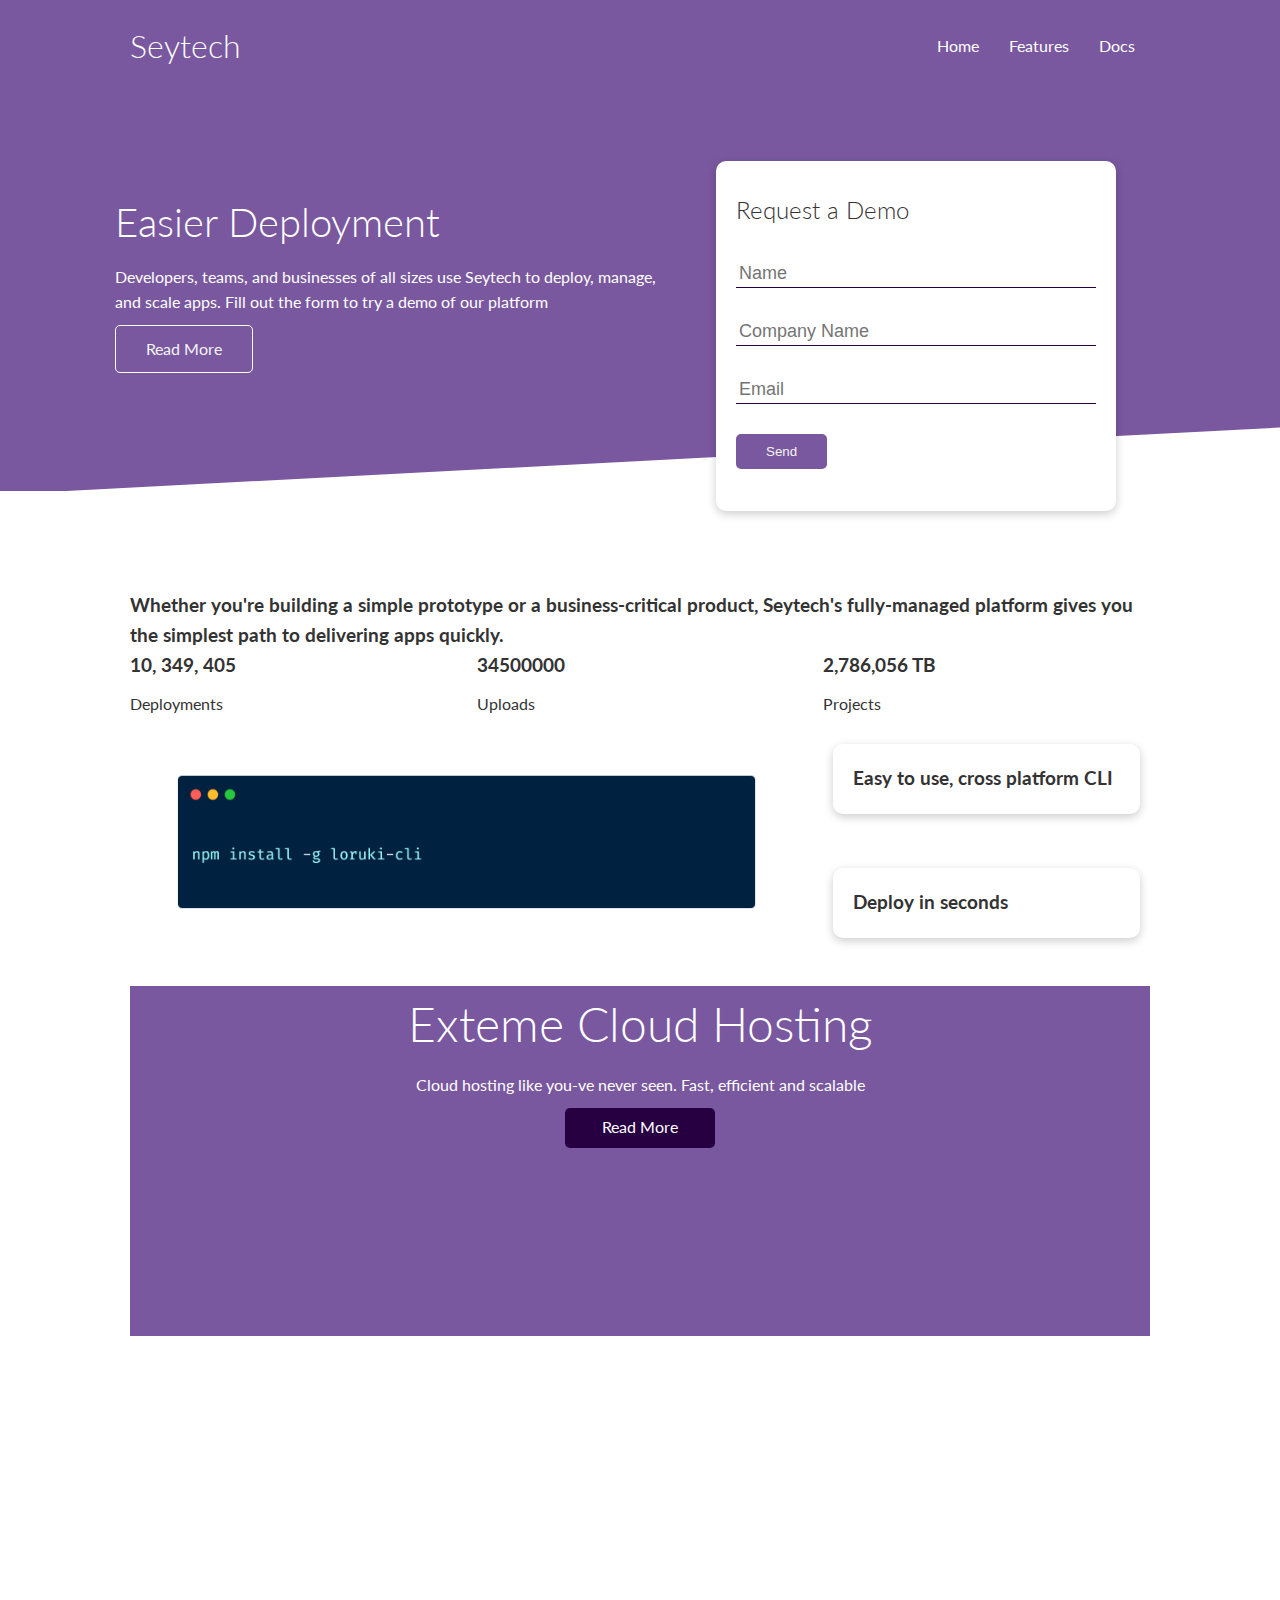
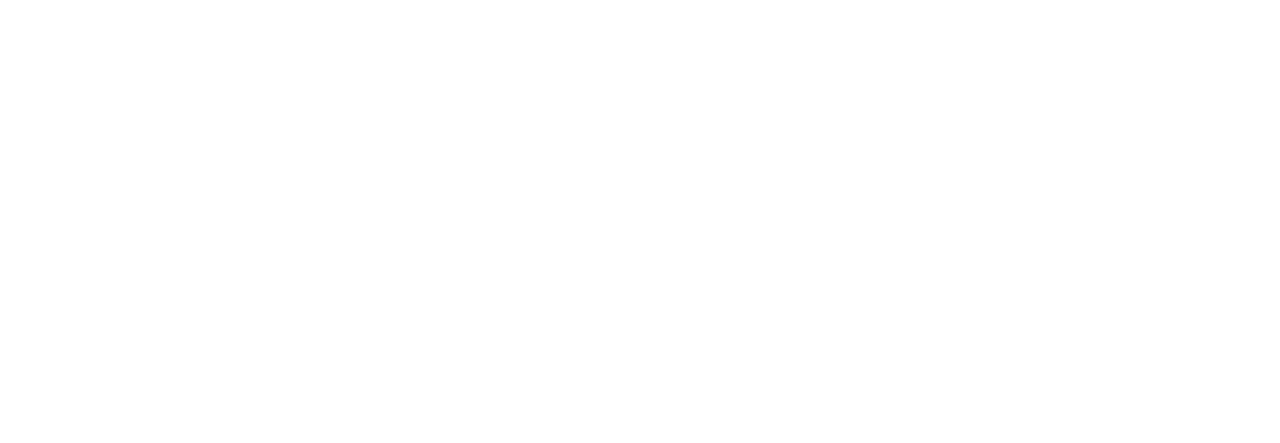
==== index.html @ d216af68 "flex and grid project" ====
<!DOCTYPE html>
<html lang="en">
<head>
    <meta charset="UTF-8">
    <meta http-equiv="X-UA-Compatible" content="IE=edge">
    <meta name="viewport" content="width=device-width, initial-scale=1.0">
    <link rel="stylesheet" href="https://cdnjs.cloudflare.com/ajax/libs/font-awesome/6.4.0/css/all.min.css" integrity="sha512-iecdLmaskl7CVkqkXNQ/ZH/XLlvWZOJyj7Yy7tcenmpD1ypASozpmT/E0iPtmFIB46ZmdtAc9eNBvH0H/ZpiBw==" crossorigin="anonymous" referrerpolicy="no-referrer" />
    <link rel="stylesheet" href="style.css">
    <title>Document</title>
</head>
<body>
    <!--     navbar -->
  <section class="navbar">
    <div class="container flex">
      <h1 class="logo">Seytech</h1>
      <nav>
        <ul>
          <li><a href="#">Home</a></li>
          <li><a href="features.html" target="_blank">Features</a></li>
          <li><a href="docs.html" target="_blank">Docs</a></li>
        </ul>
      </nav>
    </div>
  </section>

  <!--   Showcase -->
  <section class="showcase">
    <div class="container grid">
      <div class="showcase-text">
        <h1>Easier Deployment</h1>
        <p>
          Developers, teams, and businesses of all sizes use Seytech to deploy, manage, and scale apps. Fill out the form to try a demo of our platform
        </p>
        <a href="features.html" target="_blank" class="btn btn-outline">Read More</a>
      </div>
      <div class="showcase-form card">
        <h2>Request a Demo</h2>
        <form>
          <div class="form-control">
            <input type="text" placeholder="Name" required>
          </div>
          <div class="form-control">
            <input type="text" placeholder="Company Name" required>
          </div>
          <div class="form-control">
            <input type="email" placeholder="Email" required>
          </div>
          <input type="submit" value="Send" class="btn btn-primary">
        </form>
      </div>
    </div>
  </section>
  
<!--   Stats -->
  <section class="stats">
    <div class="container">
      <h3 class="stats-heading text-center">Whether you're building a simple prototype or a business-critical product, Seytech's fully-managed platform gives you the simplest path to delivering apps quickly.       </h3>
      <div class="grid grid-3 text-center my-4">
        <div>
          <i class="fa-solid fa-server fa-2xl"></i>
          <h3>10, 349, 405</h3>
          <p class="text-secondary">Deployments</p>
        </div>
        <div>
          <i class="fa-solid fa-upload fa-2xl"></i>
          <h3>34500000</h3>
          <p class="text-secondary">Uploads</p>
        </div>
        <div>
          <i class="fa-solid fa-project-diagram fa-2xl"></i>
          <h3>2,786,056 TB</h3>
          <p class="text-secondary">Projects</p>
        </div>
      </div>
    </div>
  </section>
  <!-- CLI Command Line Interface -->
  <section class="cli">
    <div class="container grid">
        <img src="images/cli.png" alt="cli image">
        <div class="card">
            <h3>Easy to use, cross platform CLI</h3>
        </div>
        <div class="card">
            <h3>Deploy in seconds</h3>
        </div>
    </div>
  </section>
  <!-- Cloud section -->
  <section class="cloud mt-20">
    <div class="container">
        <div class="description">
            <h1 class="lg-text">Exteme Cloud Hosting</h1>
            <p>Cloud hosting like you-ve never seen. Fast, efficient and scalable</p>
            <a href="features.html" class="btn-dark">Read More</a>
        </div>
        <img src="images/cloud.png" alt="cloud image">
    </div>
  </section>
</body>
</html>
---- style.css ----
@import url("https://fonts.googleapis.com/css2?family=Lato:wght@300&display=swap");

:root {
  --primary-color: #79589f;
  --secondary-color: #6e5baa;
  --dark-color: #260040;
  --light-color: #f4f4f4;
  --shadow: 0 3px 10px rgba(0, 0, 0, 0.2);
  --text-color: #333;
  --success-color: #5cb85c;
  --error-color: #d9534f;
}

* {
  box-sizing: border-box;
  padding: 0;
  margin: 0;
}  

  body {
    font-family: "Lato", sans-serif;
    color: var(--text-color);
    line-height: 1.6;
}

ul {
  list-style-type: none;
}

a{
  text-decoration: none;
  color: var(--text-color);
}
h1, h2 {
  font-weight: 300;
  margin: 10px 0;
}

p {
  margin: 10px 0;
}

img {
  width: 100%;
}

/* navbar */

.navbar {
  background-color: var(--primary-color);
  color: #fff;
  padding: 10px;
}

.navbar a {
  color: #fff;
  padding: 10px;
  margin: 0 5px;
}

.navbar a:hover {
  border-bottom: 2px solid #fff;
}

.navbar .flex {
  justify-content: space-between;
}

.navbar ul {
  display: flex;
}

/* showcase */

.showcase {
  height: 400px;
  background-color: var(--primary-color);
  color: #fff;
  position: relative;
  transition: transform;
}

.showcase h1 {
  font-size: 40px;
}

.showcase .grid {
  grid-template-columns: 55% 45%;
  gap: 30px;
  overflow: visible;
}

.showcase-text {
/*   animation: slideInFromLeft 1s ease-in;  */
} /* easy-in - starts slowly and then speed up; easy-out - starts fast and then slows down*/

.showcase-form {
/*   animation: slideInFromRight 1s ease-in;  */
  position: relative; 
  top: 60px;
  height: 350px;
  width: 400px;
  padding: 40px; 
}

.showcase-form input[type="text"], 
.showcase-form input[type="email"] {
  border: 0;
  border-bottom: 1px solid var(--dark-color);
  width: 100%;
  font-size: 18px;
  padding: 3px;
}

.form-control {
  margin: 30px 0;
}

.showcase::before {
  content: "";
  height: 100px;
  position: absolute;
  bottom: -70px;
  right: 0;
  left: 0;
  background-color: #fff;
  transform: skewY(-3deg);
}

/* Stats */

.stats {
  padding-top: 100px;
}

/* CLI */
.cli .grid {
    grid-template-columns: repeat(3, 1fr);
    grid-template-rows: repeat(2, 1fr);
}

.cli .grid > *:first-child {
    grid-column: 1 / span 2;
    grid-row: 1 / 3;
}

/* cloud */

.lg-text {
    font-size: 3rem;
}

.cloud .description {
  text-align: center;
  height: 350px;
  background-color: var(--primary-color);
  color: #fff;
}

.mt-20 {
    margin-top: 20px;
}

 .btn-dark {
    width: 150px;
    height: 40px;
    display: inline-block;
    background-color: var(--dark-color);
    border-radius: 5px;
    color: #fff;
    padding: 6px;
 }
 
/* utilities(class name that we use a couple times) */

.container {
  max-width: 1100px;
  margin: auto;
  padding: 0 40px;
  overflow: auto;
}

.card {
  background-color: #fff;
  border-radius: 10px;
  box-shadow: var(--shadow);
  padding: 20px;
  margin: 10px;
  color: var(--text-color);
}

.btn {
  display: inline-block;
  padding: 10px 30px;
  background-color: var(--primary-color);
  cursor: pointer;
  border: none;
  border-radius: 5px;
  color: var(--light-color)
}

.btn-outline {
  background-color: transperent;
  border: 1px solid #fff;
}

.btn:hover {
  transform: scale(0.95);
}

.flex {
  display: flex;
  justify-content: center;
  align-items: center;
}

.grid {
  display: grid;
  grid-template-columns: repeat(2, 1fr); /*(2columns of 1 fr it devide the page in 2 section 50%/50%)*/
  gap: 20px;
  justify-content: center;
  align-items: center;
}

.grid-3 {
  grid-template-columns: repeat(3, 1fr);
}





/* animation */

@keyframes slideInFromLeft {
  0% {
    transform: translateX(-100%);
  }
  100% {
    transform: translateX (0);
  }
}

@keyframes slideInFromRight {
  0% {
    transform: translateX(100%);
  }
  100% {
    transform: translateX (0);
  }
}



/* flex-direction - row
main-axis => x-axis (horizontal)
cross-axis => y-axis(vertical)

flex-direction - column
main-axis => y-axis (vertical)
cross-axis => x-axis(horizontal) 

justify-content always controls main-axis
align-items alwasy controls cross axis

so always check your flex-direction first*/
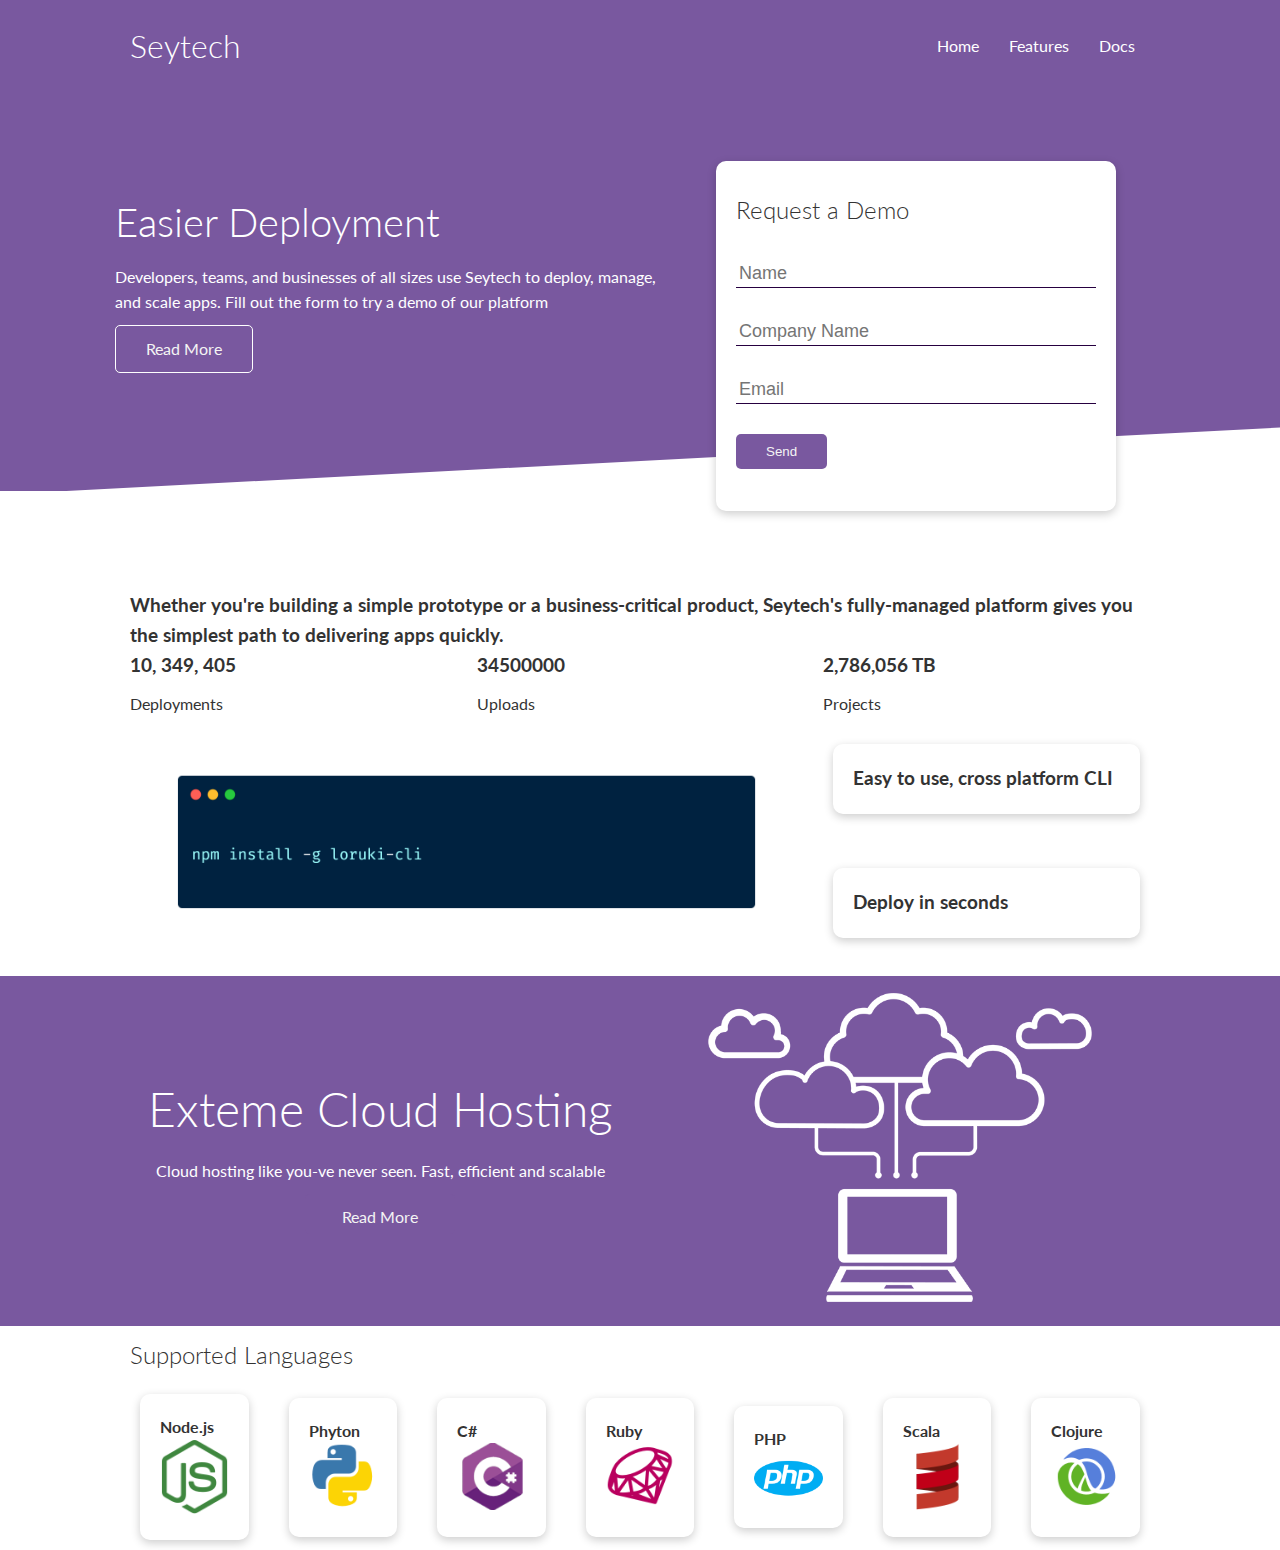
==== commit 0f0238e6: "fixed cloud section and added languages section" ====
--- a/index.html
+++ b/index.html
@@ -88,14 +88,29 @@
   </section>
   <!-- Cloud section -->
   <section class="cloud mt-20">
-    <div class="container">
+    <div class="container grid">
         <div class="description">
             <h1 class="lg-text">Exteme Cloud Hosting</h1>
             <p>Cloud hosting like you-ve never seen. Fast, efficient and scalable</p>
-            <a href="features.html" class="btn-dark">Read More</a>
+            <a href="features.html" class="btn btn-dark">Read More</a>
         </div>
         <img src="images/cloud.png" alt="cloud image">
     </div>
   </section>
+  <!-- Languages -->
+  <section class="languages">
+    <div class="container">
+        <h2>Supported Languages</h2>
+        <div class="icons grid">
+            <div class="card"><h4>Node.js</h4><img src="images/logos/node.png" alt="Node.js"></div>
+            <div class="card"><h4>Phyton</h4><img src="images/logos/python.png" alt="Phyton"></div>
+            <div class="card"><h4>C#</h4><img src="images/logos/csharp.png" alt="C#"></div>
+            <div class="card"><h4>Ruby</h4><img src="images/logos/ruby.png" alt="Ruby"></div>
+            <div class="card"><h4>PHP</h4><img src="images/logos/php.png" alt="PHP"></div>
+            <div class="card"><h4>Scala</h4><img src="images/logos/scala.png" alt="Scala"></div>
+            <div class="card"><h4>Clojure</h4><img src="images/logos/clojure.png" alt="Clojure"></div>
+        </div>
+    </div>
+  </section>
 </body>
 </html>--- a/style.css
+++ b/style.css
@@ -145,6 +145,11 @@
 }
 
 /* cloud */
+section.cloud {
+    height: 350px;
+    background-color: var(--primary-color);
+    color: #fff;
+}
 
 .lg-text {
     font-size: 3rem;
@@ -152,9 +157,6 @@
 
 .cloud .description {
   text-align: center;
-  height: 350px;
-  background-color: var(--primary-color);
-  color: #fff;
 }
 
 .mt-20 {
@@ -170,7 +172,13 @@
     color: #fff;
     padding: 6px;
  }
- 
+
+ /* languages  */
+
+.languages .grid{
+    grid-template-columns: repeat(7, 1fr);
+}
+
 /* utilities(class name that we use a couple times) */
 
 .container {
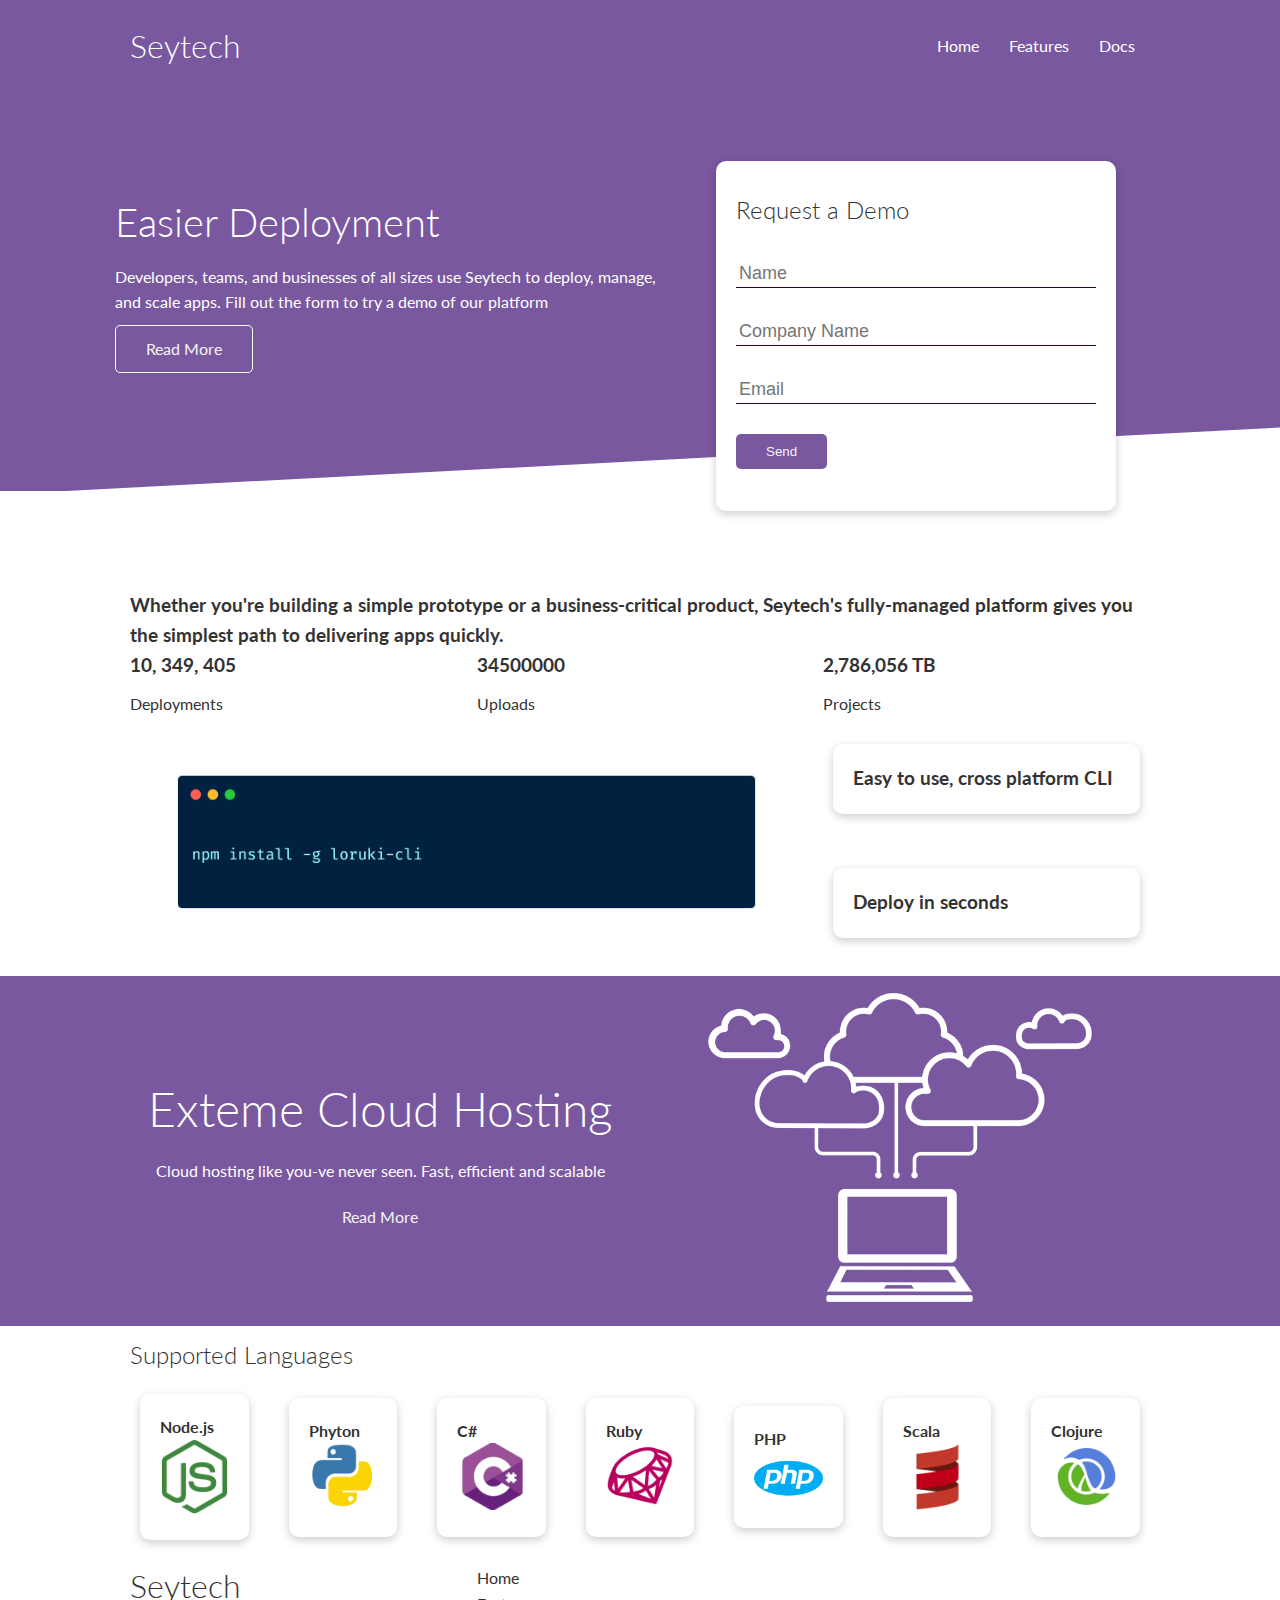
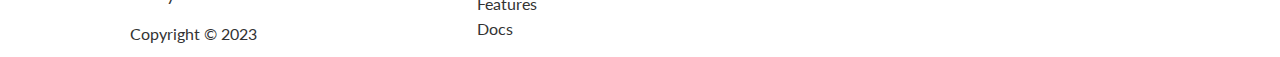
==== commit ad8af5ce: "Added footer" ====
--- a/index.html
+++ b/index.html
@@ -98,19 +98,55 @@
     </div>
   </section>
   <!-- Languages -->
-  <section class="languages">
+   <section class="languages">
     <div class="container">
-        <h2>Supported Languages</h2>
-        <div class="icons grid">
-            <div class="card"><h4>Node.js</h4><img src="images/logos/node.png" alt="Node.js"></div>
-            <div class="card"><h4>Phyton</h4><img src="images/logos/python.png" alt="Phyton"></div>
-            <div class="card"><h4>C#</h4><img src="images/logos/csharp.png" alt="C#"></div>
-            <div class="card"><h4>Ruby</h4><img src="images/logos/ruby.png" alt="Ruby"></div>
-            <div class="card"><h4>PHP</h4><img src="images/logos/php.png" alt="PHP"></div>
-            <div class="card"><h4>Scala</h4><img src="images/logos/scala.png" alt="Scala"></div>
-            <div class="card"><h4>Clojure</h4><img src="images/logos/clojure.png" alt="Clojure"></div>
+      <h2 class="languagetext">Supported Languages</h2>
+      <div class="icons grid">
+        <div class="card">
+          <h4>Node.js</h4><img src="images/logos/node.png" alt="Node.js">
         </div>
+        <div class="card">
+          <h4>Phyton</h4><img src="images/logos/python.png" alt="Phyton">
+        </div>
+        <div class="card">
+          <h4>C#</h4><img src="images/logos/csharp.png" alt="C#">
+        </div>
+        <div class="card">
+          <h4>Ruby</h4><img src="images/logos/ruby.png" alt="Ruby">
+        </div>
+        <div class="card">
+          <h4>PHP</h4><img src="images/logos/php.png" alt="PHP">
+        </div>
+        <div class="card">
+          <h4>Scala</h4><img src="images/logos/scala.png" alt="Scala">
+        </div>
+        <div class="card">
+          <h4>Clojure</h4><img src="images/logos/clojure.png" alt="Clojure">
+        </div>
+      </div>
     </div>
   </section>
+  <!--   Footer -->
+  <footer class="footer">
+    <div class="container grid grid-3">
+      <div>
+        <h1>Seytech</h1>
+        <p>Copyright © 2023</p>
+      </div>
+      <nav class="footernav">
+        <ul>
+          <li><a href="#">Home</a></li>
+          <li><a href="features.html">Features</a></li>
+          <li><a href="docs.html">Docs</a></li>
+        </ul>
+      </nav>
+      <div class="social grid-3">
+        <a href="#"><i class="fa-brands fa-github fa-xl"></i></a>
+        <a href=""><i class="fa-brands fa-facebook fa-xl"></i></a>
+        <a href=""><i class="fa-brands fa-twitter fa-xl"></i></a>
+        <a href=""><i class="fa-brands fa-instagram fa-xl"></i></a>
+      </div>
+    </div>
+  </footer>
 </body>
-</html>+</html>
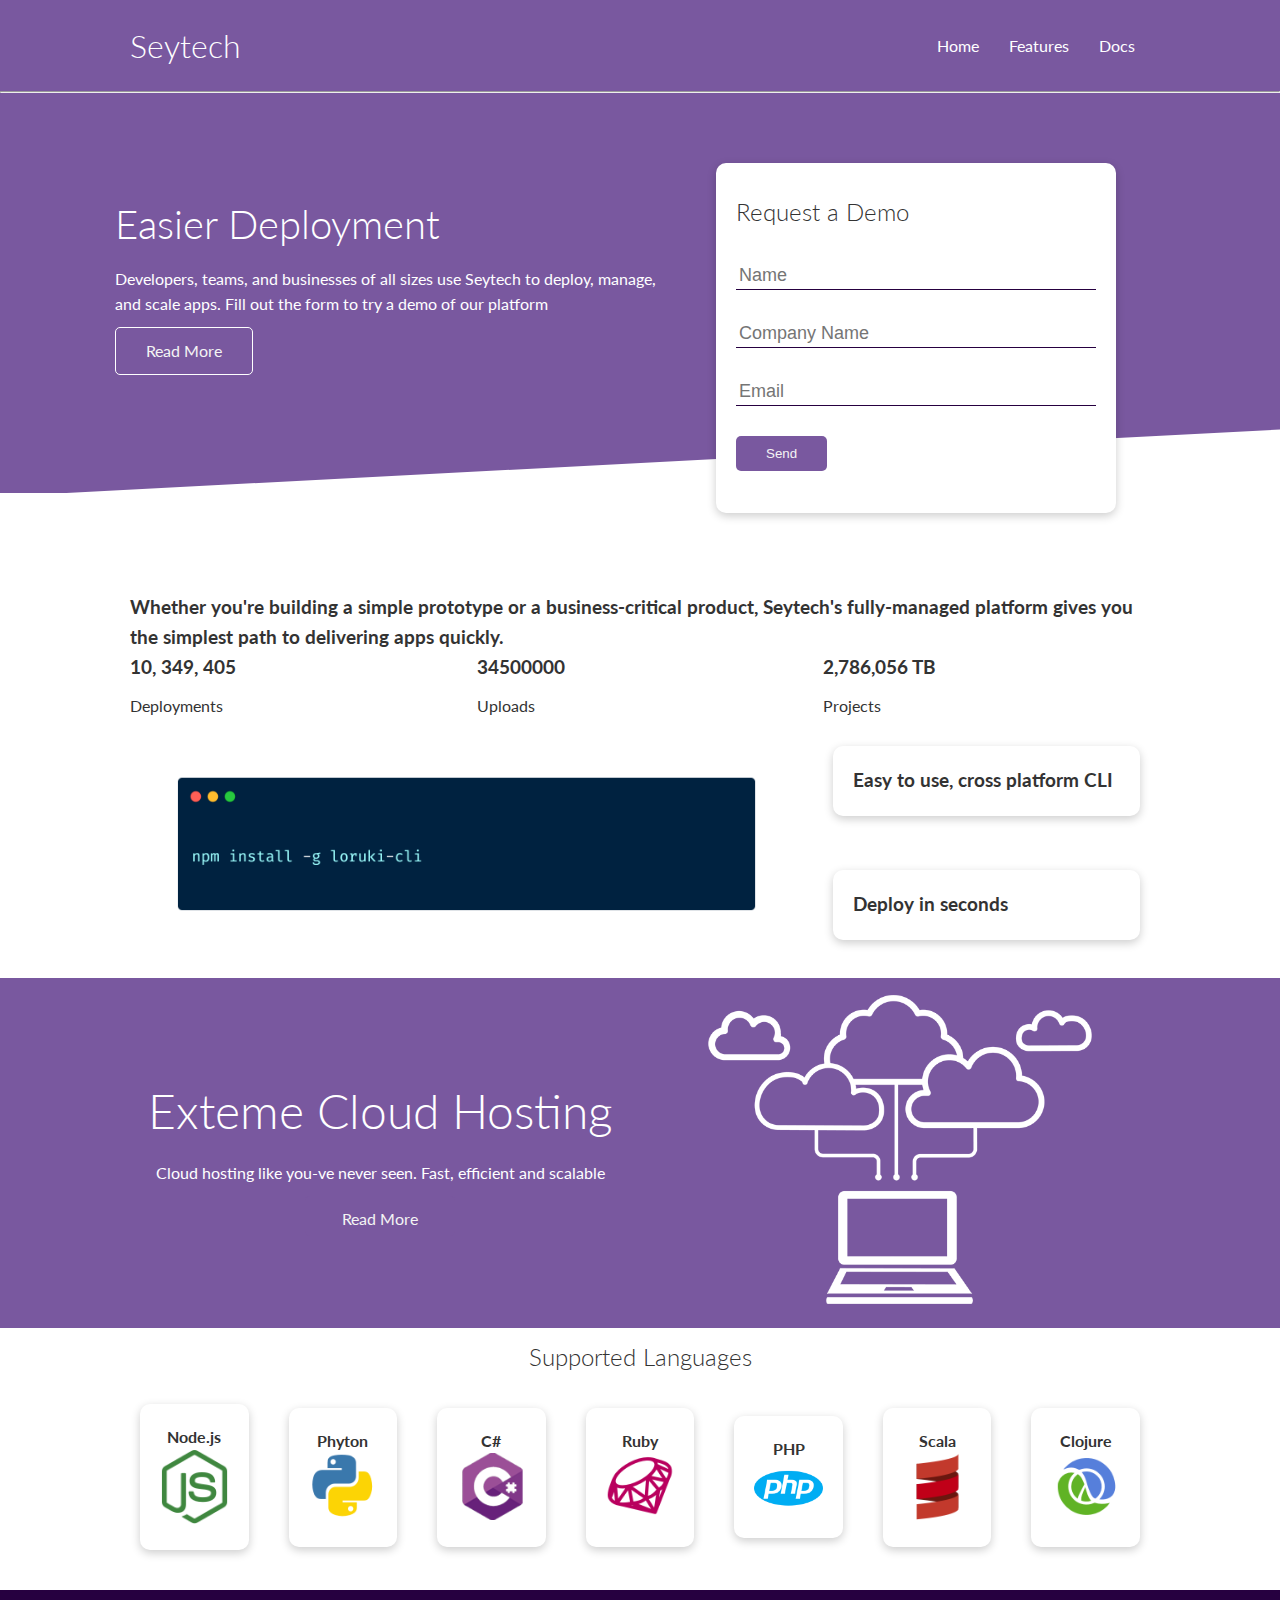
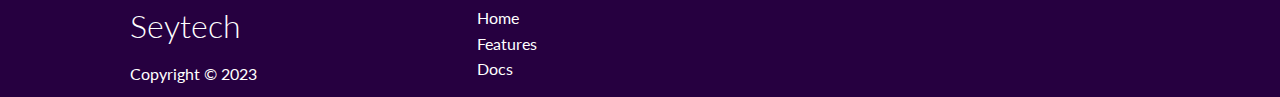
==== commit 3e969aa4: "Update index.html" ====
--- a/index.html
+++ b/index.html
@@ -8,8 +8,10 @@
     <link rel="stylesheet" href="style.css">
     <title>Document</title>
 </head>
-<body>
-    <!--     navbar -->
+
+  <body>
+
+  <!--     navbar -->
   <section class="navbar">
     <div class="container flex">
       <h1 class="logo">Seytech</h1>
@@ -22,7 +24,7 @@
       </nav>
     </div>
   </section>
-
+<hr>
   <!--   Showcase -->
   <section class="showcase">
     <div class="container grid">
@@ -50,11 +52,11 @@
       </div>
     </div>
   </section>
-  
-<!--   Stats -->
+
+  <!--   Stats -->
   <section class="stats">
     <div class="container">
-      <h3 class="stats-heading text-center">Whether you're building a simple prototype or a business-critical product, Seytech's fully-managed platform gives you the simplest path to delivering apps quickly.       </h3>
+      <h3 class="stats-heading text-center">Whether you're building a simple prototype or a business-critical product, Seytech's fully-managed platform gives you the simplest path to delivering apps quickly. </h3>
       <div class="grid grid-3 text-center my-4">
         <div>
           <i class="fa-solid fa-server fa-2xl"></i>
@@ -77,28 +79,29 @@
   <!-- CLI Command Line Interface -->
   <section class="cli">
     <div class="container grid">
-        <img src="images/cli.png" alt="cli image">
-        <div class="card">
-            <h3>Easy to use, cross platform CLI</h3>
-        </div>
-        <div class="card">
-            <h3>Deploy in seconds</h3>
-        </div>
+      <img src="images/cli.png" alt="cli image">
+      <div class="card">
+        <h3>Easy to use, cross platform CLI</h3>
+      </div>
+      <div class="card">
+        <h3>Deploy in seconds</h3>
+      </div>
     </div>
   </section>
   <!-- Cloud section -->
   <section class="cloud mt-20">
     <div class="container grid">
-        <div class="description">
-            <h1 class="lg-text">Exteme Cloud Hosting</h1>
-            <p>Cloud hosting like you-ve never seen. Fast, efficient and scalable</p>
-            <a href="features.html" class="btn btn-dark">Read More</a>
-        </div>
-        <img src="images/cloud.png" alt="cloud image">
+      <div class="description">
+        <h1 class="lg-text">Exteme Cloud Hosting</h1>
+        <p>Cloud hosting like you-ve never seen. Fast, efficient and scalable</p>
+        <a href="features.html" class="btn btn-dark">Read More</a>
+      </div>
+      <img src="images/cloud.png" alt="cloud image">
     </div>
   </section>
+
   <!-- Languages -->
-   <section class="languages">
+  <section class="languages">
     <div class="container">
       <h2 class="languagetext">Supported Languages</h2>
       <div class="icons grid">
@@ -149,4 +152,5 @@
     </div>
   </footer>
 </body>
+
 </html>
--- a/style.css
+++ b/style.css
@@ -179,6 +179,52 @@
     grid-template-columns: repeat(7, 1fr);
 }
 
+.languages .card {
+    text-align: center;
+    margin: 18px 10px 40px;
+    transition: transform 0.2s ease-in;
+}
+
+.languages .card:hover {
+  transform: translate(0, -10px);
+}
+
+.languagetext {
+  text-align: center;
+}
+
+.card {
+    background-color: #fff;
+    border-radius: 10px;
+    box-shadow: 0 3px 10px rgba(0, 0, 0, 0.2);
+    padding: 20px;
+    margin: 10px;
+    color: #333;
+}
+
+/* footer */
+
+.footer {
+  background-color: var(--dark-color);
+  color: #fff;
+}
+
+nav a {
+  color: #fff;
+}
+
+.footer .social a {
+    margin: 0 10px;
+  
+}
+
+.social a {
+  color: #fff;
+}
+
+
+
+
 /* utilities(class name that we use a couple times) */
 
 .container {
@@ -234,10 +280,6 @@
   grid-template-columns: repeat(3, 1fr);
 }
 
-
-
-
-
 /* animation */
 
 @keyframes slideInFromLeft {
@@ -271,4 +313,4 @@
 justify-content always controls main-axis
 align-items alwasy controls cross axis
 
-so always check your flex-direction first*/+so always check your flex-direction first*/
